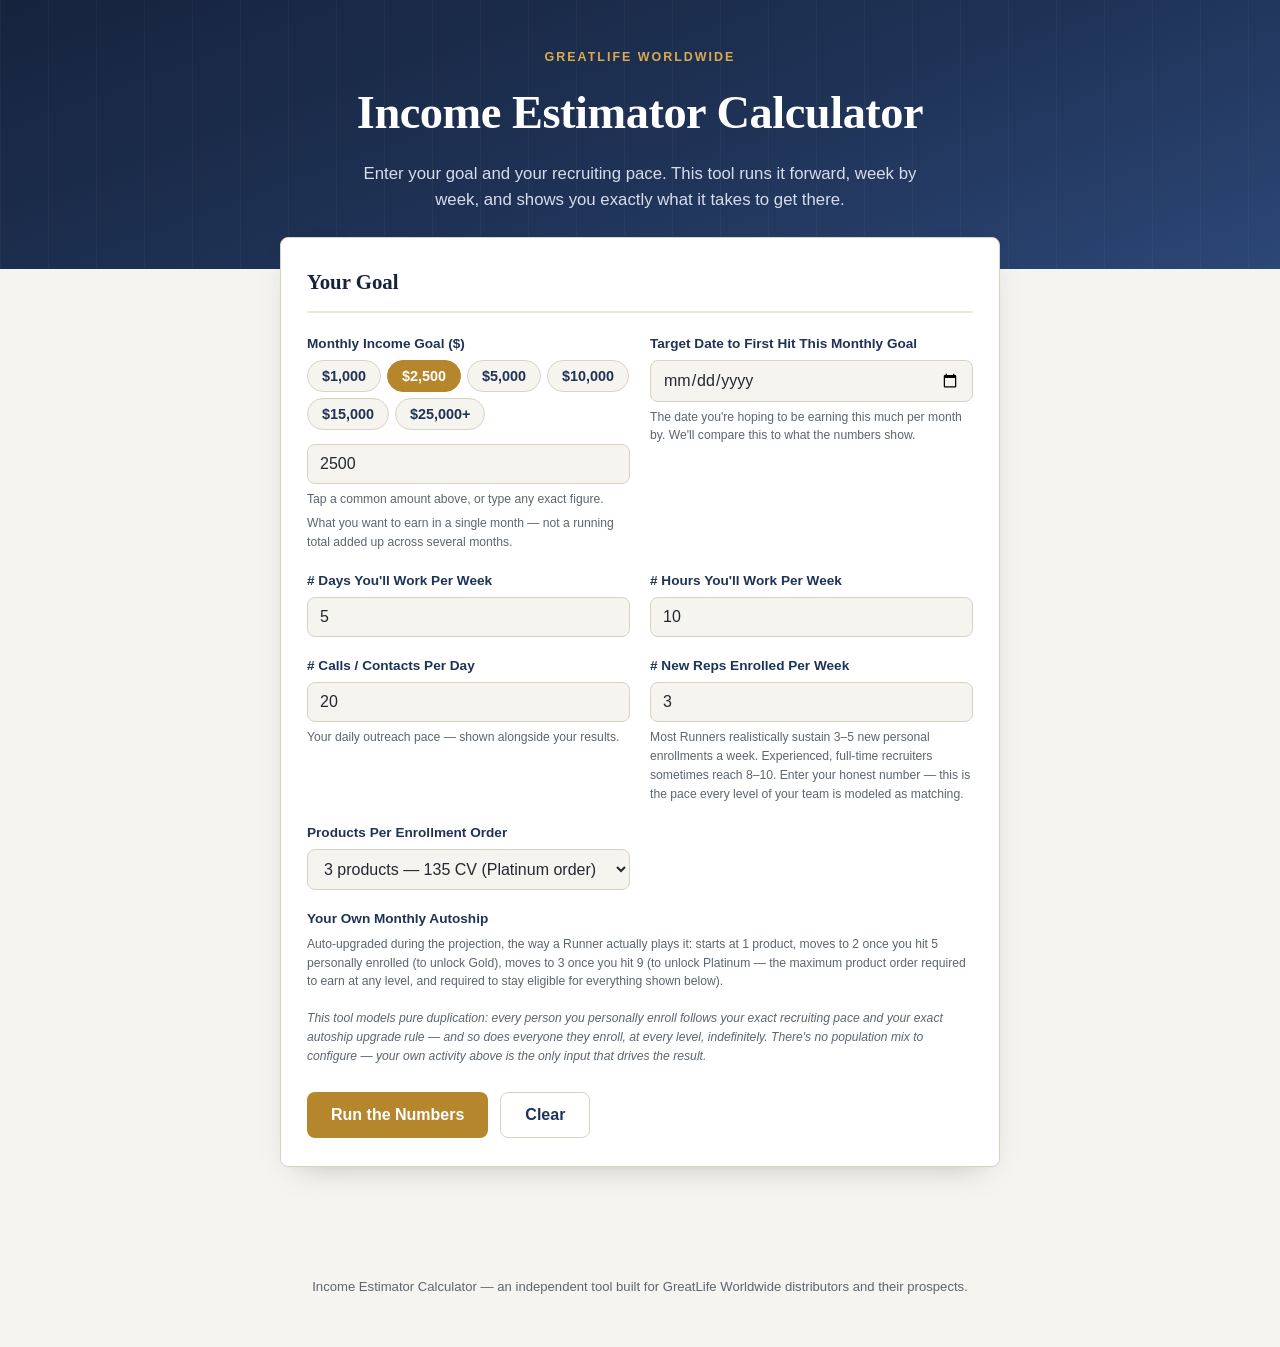
==== index.html @ af6f46df "Add files via upload" ====
<!DOCTYPE html>
<html lang="en">
<head>
<meta charset="UTF-8">
<meta name="viewport" content="width=device-width, initial-scale=1.0">
<title>Income Estimator Calculator | GreatLife Worldwide</title>
<meta name="description" content="See day by day what it takes to hit your GreatLife income goal — built for sponsors and prospects to run together.">
<style>
  :root {
    --navy-900: #16233d;
    --navy-800: #1f3357;
    --navy-700: #2c4676;
    --paper: #f6f4ef;
    --paper-dim: #ece8de;
    --brass: #b6862c;
    --brass-light: #d9ab4e;
    --ink: #23282f;
    --ink-dim: #5c6570;
    --line: #d8d2c2;
    --good: #3a6b4c;
    --good-light: #e7efe9;
    --warn: #a2432b;
    --warn-light: #f6e9e4;
    --radius: 8px;
    --font-display: "Roboto Slab", Georgia, serif;
    --font-body: "Inter", -apple-system, BlinkMacSystemFont, "Segoe UI", sans-serif;
    --font-num: "Roboto Slab", Georgia, serif;
  }

  * { box-sizing: border-box; }

  html, body {
    margin: 0; padding: 0;
    background: var(--paper);
    color: var(--ink);
    font-family: var(--font-body);
    font-size: 16px;
    line-height: 1.55;
  }

  h1, h2, h3 { font-family: var(--font-display); color: var(--navy-900); margin: 0 0 0.4em; font-weight: 700; }

  a { color: var(--navy-700); }

  /* ---- Hero ---- */
  .hero {
    background: linear-gradient(160deg, var(--navy-900) 0%, var(--navy-800) 55%, var(--navy-700) 100%);
    color: var(--paper);
    padding: 48px 24px 56px;
    text-align: center;
    position: relative;
    overflow: hidden;
  }
  .hero::after {
    content: "";
    position: absolute;
    inset: 0;
    background: repeating-linear-gradient(
      90deg, rgba(214,177,109,0.05) 0, rgba(214,177,109,0.05) 1px,
      transparent 1px, transparent 48px
    );
    pointer-events: none;
  }
  .hero .eyebrow {
    font-size: 0.78rem;
    letter-spacing: 0.16em;
    text-transform: uppercase;
    color: var(--brass-light);
    margin-bottom: 10px;
    font-weight: 600;
  }
  .hero h1 {
    color: #fff;
    font-size: clamp(1.9rem, 4.5vw, 2.9rem);
    margin-bottom: 12px;
    letter-spacing: -0.01em;
  }
  .hero p {
    max-width: 560px;
    margin: 0 auto;
    color: #d7ddea;
    font-size: 1.05rem;
  }

  /* ---- Shell ---- */
  .page { max-width: 760px; margin: 0 auto; padding: 0 20px 80px; }

  .card {
    background: #fff;
    border: 1px solid var(--line);
    border-radius: var(--radius);
    padding: 28px 26px;
    margin-top: -32px;
    position: relative;
    z-index: 2;
    box-shadow: 0 12px 32px -18px rgba(22,35,61,0.35);
  }

  .card h2 {
    font-size: 1.3rem;
    border-bottom: 2px solid var(--paper-dim);
    padding-bottom: 12px;
    margin-bottom: 20px;
  }

  .field-grid {
    display: grid;
    grid-template-columns: 1fr 1fr;
    gap: 18px 20px;
  }
  @media (max-width: 560px) { .field-grid { grid-template-columns: 1fr; } }

  .field { display: flex; flex-direction: column; gap: 6px; }
  .field.span-2 { grid-column: 1 / -1; }

  .field label {
    font-size: 0.85rem;
    font-weight: 600;
    color: var(--navy-800);
  }
  .field .hint {
    font-size: 0.76rem;
    color: var(--ink-dim);
    font-weight: 400;
  }

  input[type="number"], input[type="date"], select {
    font-family: var(--font-body);
    font-size: 1rem;
    padding: 10px 12px;
    border: 1.5px solid var(--line);
    border-radius: var(--radius);
    background: var(--paper);
    color: var(--ink);
  }
  input:focus, select:focus {
    outline: 3px solid rgba(182,134,44,0.35);
    outline-offset: 1px;
    border-color: var(--brass);
  }

  .btn-row { display: flex; gap: 12px; margin-top: 26px; flex-wrap: wrap; }

  .btn {
    font-family: var(--font-body);
    font-weight: 700;
    font-size: 1rem;
    padding: 13px 24px;
    border-radius: var(--radius);
    border: none;
    cursor: pointer;
  }
  .btn-primary { background: var(--brass); color: #fff; }
  .btn-primary:hover { background: var(--brass-light); }
  .btn-secondary { background: transparent; color: var(--navy-800); border: 1.5px solid var(--line); }
  .btn-secondary:hover { border-color: var(--navy-700); }

  .goal-chip {
    font-family: var(--font-body);
    font-weight: 600;
    font-size: 0.9rem;
    padding: 7px 14px;
    border-radius: 999px;
    border: 1.5px solid var(--line);
    background: var(--paper);
    color: var(--navy-800);
    cursor: pointer;
  }
  .goal-chip:hover { border-color: var(--brass); }
  .goal-chip.active { background: var(--brass); border-color: var(--brass); color: #fff; }

  /* ---- Results ---- */
  #results { display: none; margin-top: 28px; }
  #results.reached .result-banner { background: var(--good-light); border-color: var(--good); }
  #results.not-reached .result-banner { background: var(--warn-light); border-color: var(--warn); }

  .result-banner {
    border: 1.5px solid var(--line);
    border-radius: var(--radius);
    padding: 22px 24px;
    text-align: center;
    margin-bottom: 20px;
  }
  .result-banner .headline {
    font-family: var(--font-display);
    font-size: 1.5rem;
    color: var(--navy-900);
    margin-bottom: 4px;
  }
  .result-banner .sub { color: var(--ink-dim); font-size: 0.92rem; }

  .stat-grid {
    display: grid;
    grid-template-columns: repeat(3, 1fr);
    gap: 14px;
    margin-bottom: 20px;
  }
  @media (max-width: 560px) { .stat-grid { grid-template-columns: 1fr 1fr; } }

  .stat {
    background: var(--paper);
    border: 1px solid var(--line);
    border-radius: var(--radius);
    padding: 14px 12px;
    text-align: center;
  }
  .stat .num {
    font-family: var(--font-num);
    font-size: 1.5rem;
    font-weight: 700;
    color: var(--navy-900);
    display: block;
  }
  .stat .lbl {
    font-size: 0.72rem;
    text-transform: uppercase;
    letter-spacing: 0.05em;
    color: var(--ink-dim);
  }

  .breakdown { border: 1px solid var(--line); border-radius: var(--radius); overflow: hidden; margin-bottom: 20px; }
  .breakdown-row {
    display: flex; justify-content: space-between; align-items: center;
    padding: 12px 16px; border-bottom: 1px solid var(--line); font-size: 0.95rem;
  }
  .breakdown-row:last-child { border-bottom: none; background: var(--paper-dim); font-weight: 700; }
  .breakdown-row .amt { font-family: var(--font-num); font-weight: 700; color: var(--navy-800); }
  .breakdown-row:last-child .amt { color: var(--navy-900); font-size: 1.05rem; }

  .month-row {
    display: flex; justify-content: space-between; align-items: center; gap: 10px;
    padding: 12px 16px; border-bottom: 1px solid var(--line); font-size: 0.9rem;
  }
  .month-row:last-child { border-bottom: none; }
  .month-row .m-label { font-weight: 700; color: var(--navy-800); min-width: 78px; }
  .month-row .m-detail { color: var(--ink-dim); font-size: 0.85rem; flex: 1; }
  .month-row .m-amt { font-family: var(--font-num); font-weight: 700; text-align: right; }
  .month-row.reached .m-amt { color: var(--good); }
  .month-row.not-reached .m-amt { color: var(--warn); }
  .month-row .m-status {
    font-size: 0.72rem; font-weight: 700; text-transform: uppercase; letter-spacing: 0.04em;
    padding: 3px 8px; border-radius: 999px; white-space: nowrap;
  }
  .month-row.reached .m-status { background: var(--good-light); color: var(--good); }
  .month-row.not-reached .m-status { background: var(--warn-light); color: var(--warn); }

  .adjust-box {
    background: var(--warn-light);
    border: 1px solid var(--warn);
    border-radius: var(--radius);
    padding: 16px 18px;
    font-size: 0.92rem;
    margin-bottom: 20px;
  }
  .adjust-box h3 { font-size: 0.95rem; color: var(--warn); margin-bottom: 8px; }
  .adjust-box ul { margin: 0; padding-left: 20px; }
  .adjust-box li { margin-bottom: 4px; }

  .disclaimer {
    font-size: 0.78rem;
    color: var(--ink-dim);
    border-top: 1px solid var(--line);
    padding-top: 16px;
    margin-top: 8px;
  }

  footer.site {
    text-align: center;
    padding: 30px 20px 50px;
    color: var(--ink-dim);
    font-size: 0.82rem;
  }

  /* ---- Simulation ticker (signature moment) ---- */
  #ticker {
    display: none;
    text-align: center;
    padding: 30px 10px;
  }
  #ticker .day-count {
    font-family: var(--font-num);
    font-size: 2.6rem;
    font-weight: 700;
    color: var(--navy-900);
  }
  #ticker .day-lbl { font-size: 0.85rem; color: var(--ink-dim); text-transform: uppercase; letter-spacing: 0.08em; }
  #ticker .mini-stats { display: flex; justify-content: center; gap: 26px; margin-top: 14px; font-size: 0.88rem; color: var(--ink-dim); }
  #ticker .mini-stats b { color: var(--navy-800); font-family: var(--font-num); }

  @media (prefers-reduced-motion: reduce) {
    #ticker { display: none !important; }
  }

  /* ---- Print ---- */
  @media print {
    .hero::after { display: none; }
    .no-print { display: none !important; }
    body { background: #fff; }
    .card { box-shadow: none; border: none; margin-top: 0; }
    #results { display: block !important; }
    #ticker { display: none !important; }
    #goalForm { display: none !important; }
  }
</style>
<body>

<div class="hero">
  <div class="eyebrow">GreatLife Worldwide</div>
  <h1>Income Estimator Calculator</h1>
  <p>Enter your goal and your recruiting pace. This tool runs it forward, week by week, and shows you exactly what it takes to get there.</p>
</div>

<div class="page">
  <div class="card no-print">
    <h2>Your Goal</h2>
    <form id="goalForm">
      <div class="field-grid">
        <div class="field">
          <label for="goalDollars">Monthly Income Goal ($)</label>
          <div class="goal-chip-row" id="goalChipRow" style="display:flex; flex-wrap:wrap; gap:6px; margin-bottom:8px;">
          </div>
          <input type="number" id="goalDollars" min="1" step="1" value="2500" required>
          <span class="hint">Tap a common amount above, or type any exact figure.</span>
          <span class="hint">What you want to earn in a single month — not a running total added up across several months.</span>
        </div>
        <div class="field">
          <label for="goalDate">Target Date to First Hit This Monthly Goal</label>
          <input type="date" id="goalDate">
          <span class="hint">The date you're hoping to be earning this much per month by. We'll compare this to what the numbers show.</span>
        </div>
        <div class="field">
          <label for="daysPerWeek"># Days You'll Work Per Week</label>
          <input type="number" id="daysPerWeek" min="1" max="7" step="1" value="5" required>
        </div>
        <div class="field">
          <label for="hoursPerWeek"># Hours You'll Work Per Week</label>
          <input type="number" id="hoursPerWeek" min="0.5" step="0.5" value="10" required>
        </div>
        <div class="field">
          <label for="callsPerDay"># Calls / Contacts Per Day</label>
          <input type="number" id="callsPerDay" min="0" step="1" value="20">
          <span class="hint">Your daily outreach pace — shown alongside your results.</span>
        </div>
        <div class="field">
          <label for="newRepsPerWeek"># New Reps Enrolled Per Week</label>
          <input type="number" id="newRepsPerWeek" min="1" step="1" value="3" required>
          <span class="hint">Most Runners realistically sustain 3–5 new personal enrollments a week. Experienced, full-time recruiters sometimes reach 8–10. Enter your honest number — this is the pace every level of your team is modeled as matching.</span>
        </div>
        <div class="field">
          <label for="productsOnSignup">Products Per Enrollment Order</label>
          <select id="productsOnSignup">
            <option value="1">1 product — 45 CV (Silver order)</option>
            <option value="2">2 products — 90 CV (Gold order)</option>
            <option value="3" selected>3 products — 135 CV (Platinum order)</option>
          </select>
        </div>
        <div class="field span-2">
          <label>Your Own Monthly Autoship</label>
          <span class="hint">Auto-upgraded during the projection, the way a Runner actually plays it: starts at 1 product, moves to 2 once you hit 5 personally enrolled (to unlock Gold), moves to 3 once you hit 9 (to unlock Platinum — the maximum product order required to earn at any level, and required to stay eligible for everything shown below).</span>
        </div>
      </div>

      <div class="field-grid" style="margin-top:18px;">
        <div class="field span-2">
          <div class="hint" style="font-style:italic;">This tool models pure duplication: every person you personally enroll follows your exact recruiting pace and your exact autoship upgrade rule — and so does everyone they enroll, at every level, indefinitely. There's no population mix to configure — your own activity above is the only input that drives the result.</div>
        </div>
      </div>

      <div class="btn-row">
        <button type="submit" class="btn btn-primary" id="runBtn">Run the Numbers</button>
        <button type="button" class="btn btn-secondary" id="clearBtn">Clear</button>
      </div>
    </form>
  </div>

  <div id="ticker" aria-live="polite">
    <div class="day-lbl">Simulating week by week…</div>
    <div class="day-count" id="tickDay">1</div>
    <div class="mini-stats">
      <span>Personal reps: <b id="tickReps">0</b></span>
      <span>Team: <b id="tickTeam">0</b></span>
      <span>Earned: <b id="tickTotal">$0</b></span>
    </div>
  </div>

  <div id="results">
    <div class="result-banner">
      <div class="headline" id="resultHeadline"></div>
      <div class="sub" id="resultSub"></div>
      <div class="sub" id="methodNote" style="display:none; margin-top:6px; font-style:italic;"></div>
    </div>

    <div class="stat-grid">
      <div class="stat"><span class="num" id="statReps">0</span><span class="lbl">Personal Reps</span></div>
      <div class="stat"><span class="num" id="statTeam">0</span><span class="lbl">Total Team</span></div>
      <div class="stat"><span class="num" id="statVolume">0</span><span class="lbl">Team Volume (CV)</span></div>
    </div>

    <div class="breakdown" id="yourRankBox" style="margin-top:-8px;">
      <div class="breakdown-row" style="background:var(--paper-dim); font-weight:700;">
        <span>Your Rank &amp; Autoship</span><span></span>
      </div>
      <div class="breakdown-row"><span id="yourRankLine"></span></div>
      <div class="breakdown-row"><span id="requiredAutoshipLine"></span></div>
    </div>

    <div class="breakdown" id="breakdown"></div>

    <div class="breakdown" id="platinumBox" style="display:none; margin-top:-8px;">
      <div class="breakdown-row" style="background:var(--paper-dim); font-weight:700;">
        <span>Leadership Pipeline (Your Downline)</span><span></span>
      </div>
      <div class="breakdown-row"><span>Personally-Enrolled Reps Now Platinum-Qualified</span><span class="amt" id="platinumCount">0</span></div>
      <div class="breakdown-row"><span id="diamondLine"></span></div>
      <div class="breakdown-row"><span id="intlDiamondLine"></span></div>
      <div class="breakdown-row" id="teamworkNoteRow" style="display:none;">
        <span id="teamworkNote" style="font-style:italic;"></span>
      </div>
    </div>

    <div class="breakdown" id="weeklyProgressBox" style="margin-top:-8px;">
      <div class="breakdown-row" style="background:var(--paper-dim); font-weight:700;">
        <span>Week-by-Week Progress</span><span></span>
      </div>
      <div id="weeklyProgressContent"></div>
    </div>

    <div class="adjust-box no-print" id="adjustBox" style="display:none;">
      <h3>Not there yet within 6 months — what to adjust</h3>
      <ul id="adjustList"></ul>
    </div>

    <div class="btn-row no-print">
      <button type="button" class="btn btn-secondary" id="printBtn">Print / Save Results</button>
    </div>

    <div class="disclaimer">
      <strong>This is a projection tool, not an income guarantee.</strong> Your goal is evaluated as a MONTHLY income figure — at each simulated week, that week's current earning rate (not a running total added up over time) is what's checked against your goal, matching how the compensation plan actually resets and pays out each month. The simulation checks every single week rather than only checking once a month, so it reports the earliest, smallest crossing point rather than a number that's already grown further by the next full month. This projection tries for a result within 3 months, and runs as long as 6 months if needed before stopping. This tool models pure duplication: every person you personally enroll follows your own exact recruiting pace and autoship upgrade rule, and so does everyone they enroll, at every level, indefinitely — there is no manually-configured population mix. Growth compounds weekly rather than daily, with new recruits beginning their own recruiting the week after they join, which keeps the pace realistic rather than compounding within the same week. Because Coded Bonus pays to unlimited depth with no generational cap, results can grow very large the further out a goal is reached — that's a real, accurate feature of the compensation plan's design, not a flaw in this tool. Matrix Pay's own paying volume is capped at 32,765 positions, the real ceiling of the company's 2x14 matrix — your actual Team size and Team Volume are not capped there, since a downline can and does grow beyond the 14 levels Matrix Pay itself pays on. This tool models only your own personal activity and the activity of your personally-enrolled downline — it does not model spillover volume from upline sponsoring efforts anywhere, since company-wide spillover can't be predicted for an individual projection. No income claims or guarantees are made or implied. Please refer to the official GreatLife Compensation Plan for complete details.
    </div>
  </div>
</div>

<footer class="site no-print">
  Income Estimator Calculator — an independent tool built for GreatLife Worldwide distributors and their prospects.
</footer>

<script>
// ============================================================
// Simulation engine — PURE DUPLICATION MODEL
// ============================================================
// Every person the Runner personally enrolls follows the Runner's own
// exact recruiting pace (days/week, reps/week) and own exact autoship
// auto-upgrade rule, and so does everyone THEY enroll, at every depth,
// indefinitely. There are no manually-configured population segments —
// growth, rank, and Coded Bonus leg qualification all emerge from one
// consistent rule applied uniformly across the whole downline.
//
// MATH NOTE: because every individual (Runner or any downline member)
// follows an identical recruiting pattern from their own day of joining,
// team growth is "self-similar" — a subtree that has been growing for d
// days looks statistically identical whether it's the Runner's whole
// organization or one small leg. That lets the engine compute every
// figure (headcount, product volume, eligible-leg volume) using a small
// set of arrays indexed by ELAPSED DAYS rather than simulating each
// person individually, which would be computationally impossible once
// a downline reaches thousands of people.

function isWorkingDay(t, daysPerWeek) { return (t % 7) < daysPerWeek; }

// Runner's own product/autoship level, based on Runner's OWN personal
// (direct) recruit count. Same rule applies to every individual in the
// downline, evaluated against THEIR OWN personal recruit count.
function runnerAutoshipAt(personalCount) {
  if (personalCount >= 9) return 3;
  if (personalCount >= 5) return 2;
  return 1;
}

// Coded Bonus per-product rate, gated by the RUNNER'S OWN rank (own
// personal recruit count). $2 Silver / $4 Gold (stacked) / $6 Platinum
// (stacked). Not yet ranked below 3 personal recruits.
function codedBonusRate(personalCount) {
  if (personalCount >= 9) return 6;
  if (personalCount >= 5) return 4;
  if (personalCount >= 3) return 2;
  return 0;
}
function codedBonusRankLabel(personalCount) {
  if (personalCount >= 9) return 'Platinum';
  if (personalCount >= 5) return 'Gold';
  if (personalCount >= 3) return 'Silver';
  return null;
}

// Matrix Pay per-product rate, based on the RUNNER'S OWN autoship level.
function matrixRateForLevel(autoshipLevel) {
  if (autoshipLevel >= 3) return 4;
  if (autoshipLevel >= 2) return 2;
  return 1;
}

// Matrix level-access band, gated by BOTH the Runner's own autoship level
// AND the Runner's own count of active (45CV+) personally-sponsored people.
// Levels 1-7: 1-product autoship, no sponsor count required.
// Levels 8-10: 2-product autoship + 2 personally-sponsored active.
// Levels 11-14: 3-product autoship + 5 personally-sponsored active.
const MATRIX_MAX_POSITIONS = 32765; // company-documented 2x14 matrix ceiling
function matrixLevelAccess(autoshipLevel, personalCount) {
  if (autoshipLevel >= 3 && personalCount >= 5) return { levels: 14 };
  if (autoshipLevel >= 2 && personalCount >= 2) return { levels: 10 };
  return { levels: 7 };
}

// Lifestyle Bonus GPV tiers (Group Product Volume, in CV).
const LIFESTYLE_TIERS = [
  { cv: 1000000, bonus: 15000 },
  { cv: 750000, bonus: 10000 },
  { cv: 400000, bonus: 6000 },
  { cv: 200000, bonus: 3000 },
  { cv: 100000, bonus: 1500 },
  { cv: 40000, bonus: 1000 },
  { cv: 20000, bonus: 600 },
  { cv: 10000, bonus: 400 },
  { cv: 5000, bonus: 300 },
  { cv: 2500, bonus: 200 },
];
function lifestyleBonusForGPV(gpv) {
  for (const tier of LIFESTYLE_TIERS) {
    if (gpv >= tier.cv) return tier.bonus;
  }
  return 0;
}

const CV_PER_PRODUCT = 45;

function simulate({
  goalDollars,
  daysPerWeek,
  newRepsPerWeek,
  productsOnSignup,
  softCapMonths = 3,
  hardCapMonths = 6,
}) {
  // Time runs in WEEKS, not days. A new recruit spends their first week
  // getting oriented and starts actively recruiting on their own behalf the
  // FOLLOWING week, at the same weekly pace the Runner entered. Compounding
  // once per week (rather than every working day) keeps the growth curve
  // matching a believable duplication pace instead of a same-week explosion.
  // 1 month = 4 weeks for this simulation.
  const weeksPerMonth = 4;
  const maxT = hardCapMonths * weeksPerMonth; // maxT is now in WEEKS
  const qPerWeek = Math.max(0, newRepsPerWeek);

  // Q[t]: Runner's own CUMULATIVE personal (direct) recruit count — linear,
  // identical function used for every individual's own trajectory, evaluated
  // at their own elapsed active weeks.
  const Q = new Array(maxT + 1).fill(0);
  for (let t = 1; t <= maxT; t++) Q[t] = Q[t - 1] + qPerWeek;

  // G[t]: whole-organization headcount growth factor, Runner counted as the
  // single seed (G[0] = 1). Each week, every person who was already active
  // as of LAST week enrolls qPerWeek new people on average — new members
  // begin recruiting starting the FOLLOWING week. This produces the
  // exponential "duplication" curve at a realistic weekly cadence.
  const G = new Array(maxT + 1).fill(1);
  for (let t = 1; t <= maxT; t++) {
    G[t] = G[t - 1] * (1 + qPerWeek);
  }
  // newAdds[t]: org-wide new members added exactly in week t (any generation)
  const newAdds = new Array(maxT + 1).fill(0);
  for (let t = 1; t <= maxT; t++) newAdds[t] = G[t] - G[t - 1];
  newAdds[0] = 1; // the Runner, as the org's own "week 0" seed

  // ownOrder[d]: current autoship product count for ANY individual who has
  // been active for d days (identical trajectory for everyone, since
  // everyone shares the Runner's exact pace).
  const ownOrder = new Array(maxT + 1).fill(0);
  for (let d = 0; d <= maxT; d++) ownOrder[d] = runnerAutoshipAt(Q[d]);

  // SV[d]: org-wide (or any self-similar subtree's) CURRENT recurring
  // product-order volume, snapshotted at d elapsed days — i.e. everyone in
  // the tree, ordering whatever their own current autoship level is.
  // SV[T] (T = absolute day) IS the whole organization's volume, since the
  // Runner's own tree has been growing since day 0. The same array is reused
  // to get the volume of any individual LEG, since a leg that has been
  // growing for `elapsed` days is statistically identical to the whole org
  // at day `elapsed` — this is the "self-similarity" shortcut.
  const SV = new Array(maxT + 1).fill(0);
  for (let d = 0; d <= maxT; d++) {
    let sum = 0;
    for (let u = 0; u <= d; u++) sum += newAdds[u] * ownOrder[d - u];
    SV[d] = sum;
  }

  // Coded Bonus legs start at the Runner's 3rd personally-enrolled member.
  // eligibleDirect[s]: the portion of the Runner's OWN direct enrollments on
  // day s whose ordinal position is 3rd or beyond (continuous approximation,
  // since reps/week can be fractional across working days).
  const eligibleDirect = new Array(maxT + 1).fill(0);
  for (let s = 1; s <= maxT; s++) {
    const excludedBefore = Math.min(Q[s - 1], 2);
    const excludedAfter = Math.min(Q[s], 2);
    const excludedThisWeek = Math.max(0, excludedAfter - excludedBefore);
    eligibleDirect[s] = Math.max(0, qPerWeek - excludedThisWeek);
  }

  // CodedEligibleVolume[T]: current recurring volume (org-wide autoship
  // reorders) flowing through eligible (3rd+) legs only, snapshotted at day T.
  // CodedEligibleHeadcount[T]: cumulative headcount within eligible legs,
  // snapshotted at day T (used to isolate NEW enrollments within eligible
  // legs for the weekly, enrollment-triggered stream).
  const CodedEligibleVolume = new Array(maxT + 1).fill(0);
  const CodedEligibleHeadcount = new Array(maxT + 1).fill(0);
  for (let T = 0; T <= maxT; T++) {
    let volSum = 0, headSum = 0;
    for (let s = 1; s <= T; s++) {
      if (eligibleDirect[s] === 0) continue;
      volSum += eligibleDirect[s] * SV[T - s];
      headSum += eligibleDirect[s] * G[T - s];
    }
    CodedEligibleVolume[T] = volSum;
    CodedEligibleHeadcount[T] = headSum;
  }

  // Day on which the Runner's OWN personal count first reaches 9 (Platinum) —
  // used to find how many of the Runner's direct legs have themselves
  // reached Platinum on their own (same Q curve, shifted by their join day).
  let platinumElapsedDays = null;
  for (let d = 0; d <= maxT; d++) {
    if (Q[d] >= 9) { platinumElapsedDays = d; break; }
  }

  const months = [];
  let reached = false;
  let reachedMonth = null;
  let reachedWeek = null;

  // Week-by-week checking: evaluate EVERY week (not just 4-week month marks),
  // using a rolling 4-week trailing window for "this month's" flow-based
  // figures (new enrollments, new eligible-leg volume). Recurring/snapshot
  // figures (Coded reorder volume, Matrix, Lifestyle GPV) are true point-in-
  // time snapshots regardless of which week they're sampled at. This finds
  // the EARLIEST week the goal is crossed, rather than only finding out
  // after a full month has already passed and the number has grown further.
  for (let T = 1; T <= maxT; T++) {
    const Tprev = Math.max(0, T - weeksPerMonth);

    const personalEnrolled = Q[T];
    const runnerAutoship = runnerAutoshipAt(personalEnrolled);
    const rankLabel = codedBonusRankLabel(personalEnrolled);
    const rate = codedBonusRate(personalEnrolled);

    // Fast Start Bonus: paid to the Runner on every product in THEIR OWN
    // direct enrollment orders within the trailing 4-week window.
    const newDirectThisWindow = Q[T] - Q[Tprev];
    const monthFastStart = 20 * productsOnSignup * newDirectThisWindow;

    // Weekly Coded Bonus: paid on NEW enrollment-order volume appearing
    // within eligible (3rd+) legs during the trailing 4-week window.
    const newEligibleHeadThisWindow = CodedEligibleHeadcount[T] - CodedEligibleHeadcount[Tprev];
    const monthWeeklyCoded = rate * productsOnSignup * newEligibleHeadThisWindow;

    // Monthly Coded Bonus: current recurring autoship volume snapshot,
    // flowing through eligible legs, AS OF this week.
    const monthMonthlyCoded = rate * CodedEligibleVolume[T];

    const monthCoded = monthWeeklyCoded + monthMonthlyCoded;

    // Matrix Pay: Runner's own rate applied to current org-wide recurring
    // volume snapshot, capped at the real matrix position ceiling.
    const access = matrixLevelAccess(runnerAutoship, personalEnrolled);
    const matrixRate = matrixRateForLevel(runnerAutoship);
    const orgHeadcount = G[T] - 1;
    const cappedVolume = orgHeadcount > MATRIX_MAX_POSITIONS
      ? SV[T] * (MATRIX_MAX_POSITIONS / orgHeadcount)
      : SV[T];
    const matrixPay = matrixRate * cappedVolume;

    // Lifestyle Bonus: current GPV snapshot, AS OF this week.
    const teamVolumeCV = SV[T] * CV_PER_PRODUCT;
    const lifestyleQualified = runnerAutoship >= 3 && personalEnrolled >= 9;
    const lifestyleBonus = lifestyleQualified ? lifestyleBonusForGPV(teamVolumeCV) : 0;

    const monthlyEarned = monthFastStart + monthCoded + matrixPay + lifestyleBonus;
    const monthlyGoal = goalDollars;
    const weekReached = monthlyEarned >= monthlyGoal;

    const platinumQualifiedPersonals = (platinumElapsedDays !== null && T >= platinumElapsedDays)
      ? Q[T - platinumElapsedDays]
      : 0;

    // Team size itself is NOT capped at 32,765 — that ceiling applies only
    // to Matrix Pay's own 14-level paying structure (see cappedVolume above).
    // A Runner's actual downline (Team size, Team Volume, Coded Bonus) is
    // legitimately unlimited-depth by design.
    const teamMembers = orgHeadcount;
    const monthNum = Math.ceil(T / weeksPerMonth);

    months.push({
      weekNum: T,
      monthNum,
      personalEnrolled,
      runnerAutoship,
      rank: rankLabel,
      teamMembers,
      teamVolume: teamVolumeCV,
      monthFastStart,
      monthCoded,
      matrixPay,
      lifestyleBonus,
      monthlyEarned,
      monthlyGoal,
      reached: weekReached,
      platinumQualifiedPersonals,
      matrixLevels: access.levels,
    });

    if (weekReached && !reached) {
      reached = true;
      reachedWeek = T;
      reachedMonth = monthNum;
      break;
    }
  }

  return {
    reached,
    reachedMonth,
    reachedWeek,
    months,
    finalMonth: months[months.length - 1] || null,
  };
}


// ============================================================
// UI wiring
// ============================================================
const fmtMoney = (n) => '$' + Math.round(n).toLocaleString();
const fmtNum = (n) => Math.round(n).toLocaleString();

const form = document.getElementById('goalForm');
const resultsEl = document.getElementById('results');
const tickerEl = document.getElementById('ticker');
const prefersReducedMotion = (typeof window.matchMedia === 'function')
  ? window.matchMedia('(prefers-reduced-motion: reduce)').matches
  : false;

let activeTickerInterval = null;

const goalInput = document.getElementById('goalDollars');
const goalPresets = [1000, 2500, 5000, 10000, 15000, 25000];
const goalChipRow = document.getElementById('goalChipRow');
goalPresets.forEach((amt) => {
  const chip = document.createElement('button');
  chip.type = 'button';
  chip.className = 'goal-chip';
  chip.textContent = amt >= 25000 ? '$25,000+' : ('$' + amt.toLocaleString());
  chip.addEventListener('click', () => {
    goalInput.value = amt;
    syncGoalChips();
  });
  goalChipRow.appendChild(chip);
});
function syncGoalChips() {
  const current = parseFloat(goalInput.value);
  goalChipRow.querySelectorAll('.goal-chip').forEach((chip, i) => {
    chip.classList.toggle('active', current === goalPresets[i]);
  });
}
goalInput.addEventListener('input', syncGoalChips);
syncGoalChips();

document.getElementById('clearBtn').addEventListener('click', () => {
  if (activeTickerInterval) {
    clearInterval(activeTickerInterval);
    activeTickerInterval = null;
  }
  tickerEl.style.display = 'none';

  form.querySelectorAll('input[type="number"], input[type="date"]').forEach((el) => { el.value = ''; });
  form.querySelectorAll('select').forEach((el) => { el.selectedIndex = 0; });
  syncGoalChips();

  resultsEl.style.display = 'none';
  resultsEl.classList.remove('reached', 'not-reached');
  document.getElementById('resultHeadline').textContent = '';
  document.getElementById('resultSub').textContent = '';
  document.getElementById('statReps').textContent = '0';
  document.getElementById('statTeam').textContent = '0';
  document.getElementById('statVolume').textContent = '0';
  document.getElementById('breakdown').innerHTML = '';
  document.getElementById('platinumBox').style.display = 'none';
  document.getElementById('yourRankLine').textContent = '';
  document.getElementById('requiredAutoshipLine').textContent = '';
  document.getElementById('adjustBox').style.display = 'none';

  document.getElementById('goalDollars').focus();
});

document.getElementById('printBtn').addEventListener('click', () => {
  if (resultsEl.style.display === 'none' || !document.getElementById('resultHeadline').textContent) {
    alert('Run the numbers first, then print — there are no results yet to print.');
    return;
  }
  window.print();
});

form.addEventListener('submit', function (e) {
  e.preventDefault();

  const goalDollars = parseFloat(document.getElementById('goalDollars').value) || 0;
  const goalDateVal = document.getElementById('goalDate').value;
  const daysPerWeek = parseInt(document.getElementById('daysPerWeek').value) || 1;
  const hoursPerWeek = parseFloat(document.getElementById('hoursPerWeek').value) || 0;
  const callsPerDay = parseInt(document.getElementById('callsPerDay').value) || 0;
  const newRepsPerWeek = Math.max(1, parseFloat(document.getElementById('newRepsPerWeek').value) || 1);
  const productsOnSignup = parseInt(document.getElementById('productsOnSignup').value);

  const result = simulate({ goalDollars, daysPerWeek, newRepsPerWeek, productsOnSignup, softCapMonths: 3, hardCapMonths: 6 });

  const entryDate = new Date();
  const weekDate = (weekNum) => new Date(entryDate.getTime() + weekNum * 7 * 86400000);

  const renderResults = () => {
    resultsEl.style.display = 'block';
    resultsEl.classList.remove('reached', 'not-reached');
    resultsEl.classList.add(result.reached ? 'reached' : 'not-reached');

    const headlineEl = document.getElementById('resultHeadline');
    const subEl = document.getElementById('resultSub');
    const adjustBox = document.getElementById('adjustBox');
    const adjustList = document.getElementById('adjustList');
    adjustBox.style.display = 'none';

    const finalWeek = result.finalMonth;
    const hitDate = result.reached ? weekDate(result.reachedWeek) : null;

    if (result.reached) {
      headlineEl.textContent = `Monthly goal reached — Week ${result.reachedWeek} (Month ${result.reachedMonth})`;
      let sub = `By ${hitDate.toLocaleDateString(undefined, { year: 'numeric', month: 'long', day: 'numeric' })}, your earning rate at that point reached ${fmtMoney(finalWeek.monthlyEarned)}/month against a ${fmtMoney(goalDollars)}/month goal.`;
      if (goalDateVal) {
        const targetDate = new Date(goalDateVal + 'T00:00:00');
        const diffDays = Math.round((targetDate - hitDate) / 86400000);
        if (diffDays > 0) sub += ` That's ${diffDays} day${diffDays === 1 ? '' : 's'} ahead of your target date.`;
        else if (diffDays < 0) sub += ` That's ${Math.abs(diffDays)} day${Math.abs(diffDays) === 1 ? '' : 's'} past your target date — consider more hours/days per week or a faster recruiting pace to close the gap.`;
        else sub += ` That's right on your target date.`;
      }
      if (result.reachedMonth > 3) {
        sub += ` This reflects GreatLife's Coded Bonus paying to unlimited depth — the further out a goal is reached, the larger the compounding effect becomes.`;
      }
      subEl.textContent = sub;
    } else {
      headlineEl.textContent = `Monthly goal not reached within 6 months`;
      subEl.textContent = `At this pace, the 6-month mark closed at ${fmtMoney(finalWeek.monthlyEarned)}/month against a ${fmtMoney(goalDollars)}/month goal. See adjustments below.`;
      adjustBox.style.display = 'block';
      adjustList.innerHTML = `
        <li>Increase # new reps enrolled per week</li>
        <li>Increase # days worked per week or # hours worked per week</li>
        <li>Increase products per enrollment order (Gold or Platinum builds Coded Bonus and Matrix rate faster)</li>
        <li>Extend the target date for this goal</li>
        <li>Lower the goal amount as a starting target, then re-run for a stretch goal once it's hit</li>
      `;
    }

    document.getElementById('statReps').textContent = fmtNum(finalWeek.personalEnrolled);
    document.getElementById('statTeam').textContent = fmtNum(finalWeek.teamMembers);
    document.getElementById('statVolume').textContent = fmtNum(finalWeek.teamVolume);

    const methodNote = document.getElementById('methodNote');
    methodNote.style.display = 'block';
    methodNote.textContent = `Modeled as pure duplication: every person you personally enroll follows your own exact recruiting pace and autoship upgrade rule, and so does everyone they enroll, at every level. Checked week by week, using each week's current earning rate.`;

    const yourRankLine = document.getElementById('yourRankLine');
    if (finalWeek.rank) {
      yourRankLine.textContent = `${finalWeek.rank} — ${fmtNum(finalWeek.personalEnrolled)} personally enrolled (pays through Matrix level ${finalWeek.matrixLevels})`;
    } else {
      yourRankLine.textContent = `Not yet rank-qualified — Silver needs 3+ personally enrolled.`;
    }

    const requiredAutoshipLine = document.getElementById('requiredAutoshipLine');
    const autoshipWord = finalWeek.runnerAutoship === 1 ? 'product' : 'products';
    requiredAutoshipLine.innerHTML = `<strong>Your Required Autoship at Goal:</strong> ${finalWeek.runnerAutoship} ${autoshipWord}/month — to qualify for this income, you must remain on this autoship level every month. Missing a month's autoship order means missing that month's commissions.`;

    const bd = document.getElementById('breakdown');
    bd.innerHTML = `
      <div class="breakdown-row"><span>Fast Start Bonus — this month</span><span class="amt">${fmtMoney(finalWeek.monthFastStart)}</span></div>
      <div class="breakdown-row"><span>Coded Bonus (Weekly + Monthly) — this month</span><span class="amt">${fmtMoney(finalWeek.monthCoded)}</span></div>
      <div class="breakdown-row"><span>Matrix Pay — this month</span><span class="amt">${fmtMoney(finalWeek.matrixPay)}</span></div>
      <div class="breakdown-row"><span>Lifestyle Bonus — this month</span><span class="amt">${fmtMoney(finalWeek.lifestyleBonus)}</span></div>
      <div class="breakdown-row"><span>Total Earned This Month</span><span class="amt">${fmtMoney(finalWeek.monthlyEarned)}</span></div>
    `;

    const platinumBox = document.getElementById('platinumBox');
    const pCount = finalWeek.platinumQualifiedPersonals;
    platinumBox.style.display = pCount > 0 ? 'block' : 'none';
    if (pCount > 0) {
      document.getElementById('platinumCount').textContent = fmtNum(pCount);

      const diamondLine = document.getElementById('diamondLine');
      if (pCount >= 12) {
        diamondLine.textContent = `Diamond qualified — ${fmtNum(pCount)} of 12 personally-enrolled Platinums`;
      } else {
        diamondLine.textContent = `${fmtNum(pCount)} of 12 personally-enrolled Platinums needed for Diamond`;
      }

      const intlLine = document.getElementById('intlDiamondLine');
      if (pCount >= 20) {
        intlLine.textContent = `International Diamond qualified — ${fmtNum(pCount)} of 20 personally-enrolled Platinums`;
      } else {
        intlLine.textContent = `${fmtNum(pCount)} of 20 personally-enrolled Platinums needed for International Diamond`;
      }

      // Reminder note: only shown while short of the NEXT unmet mark (Diamond
      // first, then Intl Diamond) — this count moves only by going in-depth
      // with your own personally-enrolled reps to help them each reach
      // Platinum themselves, not by growing total team/matrix size.
      const noteRow = document.getElementById('teamworkNoteRow');
      const noteEl = document.getElementById('teamworkNote');
      if (pCount < 12) {
        const needed = 12 - pCount;
        noteEl.textContent = `Note: You need to work with your personal team to help ${fmtNum(needed)} more of your personally-enrolled reps reach Platinum to hit Diamond. A reminder — Team Work Makes the Dream Work!`;
        noteRow.style.display = 'block';
      } else if (pCount < 20) {
        const needed = 20 - pCount;
        noteEl.textContent = `Note: You need to work with your personal team to help ${fmtNum(needed)} more of your personally-enrolled reps reach Platinum to hit International Diamond. A reminder — Team Work Makes the Dream Work!`;
        noteRow.style.display = 'block';
      } else {
        noteRow.style.display = 'none';
      }
    }

    // Week-by-week progress table — shown for every simulated week, goal
    // hit or not, so the trajectory (including the earliest crossing point) is visible.
    const progressContent = document.getElementById('weeklyProgressContent');
    progressContent.innerHTML = result.months.map((wk) => {
      const d = weekDate(wk.weekNum);
      const dateStr = d.toLocaleDateString(undefined, { year: 'numeric', month: 'short', day: 'numeric' });
      const rankStr = wk.rank || 'Not yet ranked';
      const rowClass = wk.reached ? 'reached' : 'not-reached';
      const statusStr = wk.reached ? 'Goal Reached' : 'Not Yet';
      return `
        <div class="month-row ${rowClass}">
          <span class="m-label">Week ${wk.weekNum}</span>
          <span class="m-detail">${dateStr} — ${rankStr}, ${fmtNum(wk.personalEnrolled)} personal enrolled, team ${fmtNum(wk.teamMembers)}</span>
          <span class="m-amt">${fmtMoney(wk.monthlyEarned)} / ${fmtMoney(wk.monthlyGoal)}</span>
          <span class="m-status">${statusStr}</span>
        </div>
      `;
    }).join('');

    if (typeof resultsEl.scrollIntoView === 'function') {
      resultsEl.scrollIntoView({ behavior: prefersReducedMotion ? 'auto' : 'smooth', block: 'start' });
    }
  };

  if (prefersReducedMotion || result.months.length < 2) {
    tickerEl.style.display = 'none';
    renderResults();
    return;
  }

  // Signature moment: quick week-by-week tick-up before revealing final numbers
  tickerEl.style.display = 'block';
  resultsEl.style.display = 'none';
  const steps = result.months;
  let i = 0;
  const tickDay = document.getElementById('tickDay');
  const tickReps = document.getElementById('tickReps');
  const tickTeam = document.getElementById('tickTeam');
  const tickTotal = document.getElementById('tickTotal');

  activeTickerInterval = setInterval(() => {
    if (i >= steps.length) {
      clearInterval(activeTickerInterval);
      activeTickerInterval = null;
      tickerEl.style.display = 'none';
      renderResults();
      return;
    }
    const s = steps[i];
    tickDay.textContent = 'Week ' + s.weekNum;
    tickReps.textContent = fmtNum(s.personalEnrolled);
    tickTeam.textContent = fmtNum(s.teamMembers);
    tickTotal.textContent = fmtMoney(s.monthlyEarned);
    i++;
  }, 220);
});

</script>

</body>
</html>
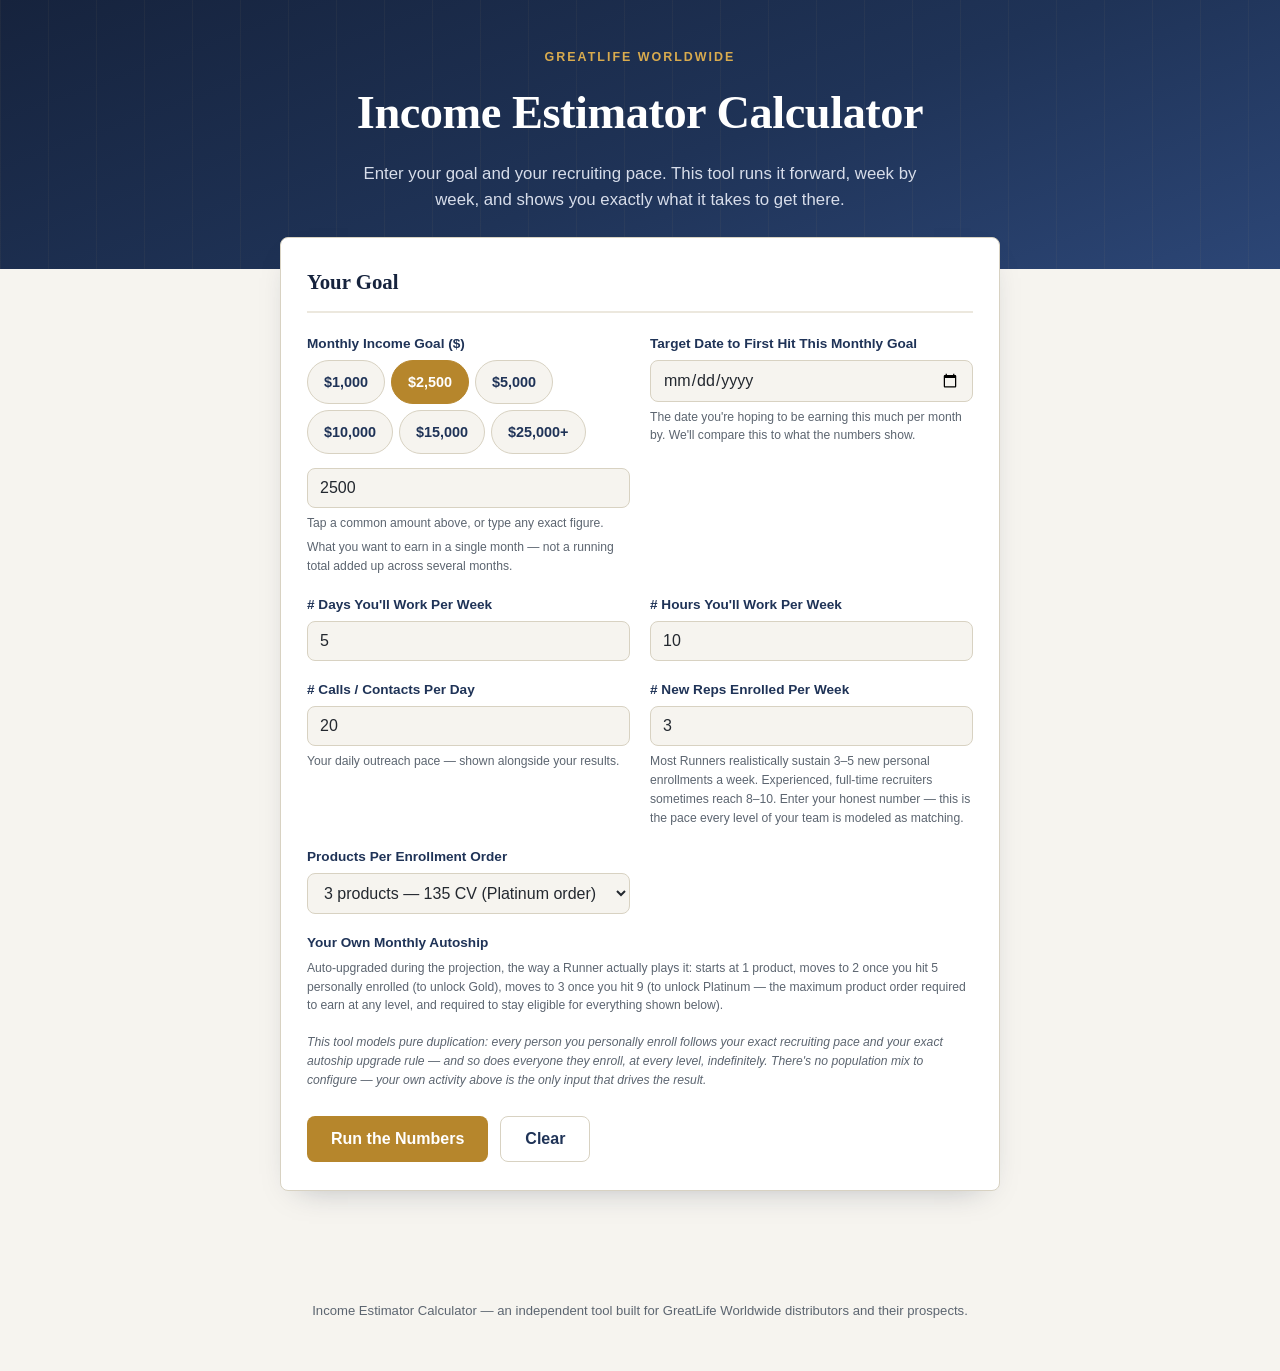
==== commit 1fad19ea: "Phone fixes: bigger goal buttons, fold-away detail, no sideways wiggle - Goal amount buttons are now" ====
--- a/index.html
+++ b/index.html
@@ -110,7 +110,8 @@
   }
   @media (max-width: 560px) { .field-grid { grid-template-columns: 1fr; } }
 
-  .field { display: flex; flex-direction: column; gap: 6px; }
+  .field { display: flex; flex-direction: column; gap: 6px; min-width: 0; }
+  .field input, .field select { width: 100%; max-width: 100%; }
   .field.span-2 { grid-column: 1 / -1; }
 
   .field label {
@@ -159,7 +160,8 @@
     font-family: var(--font-body);
     font-weight: 600;
     font-size: 0.9rem;
-    padding: 7px 14px;
+    padding: 10px 16px;
+    min-height: 44px;
     border-radius: 999px;
     border: 1.5px solid var(--line);
     background: var(--paper);
@@ -256,6 +258,20 @@
   .adjust-box ul { margin: 0; padding-left: 20px; }
   .adjust-box li { margin-bottom: 4px; }
 
+  /* Fold-away detail sections (keeps the results short on phones) */
+  details.more { margin-top: 10px; }
+  details.more > summary {
+    cursor: pointer;
+    font-weight: 600;
+    color: var(--navy-700);
+    padding: 10px 0;
+    min-height: 44px;
+    list-style-position: inside;
+  }
+  .breakdown details.more { margin: 0; padding: 0 16px; border-bottom: 1px solid var(--line); }
+  .breakdown details.more[open] { padding-bottom: 0; }
+  .breakdown details.more > .inner { margin: 0 -16px; border-top: 1px solid var(--line); }
+
   .disclaimer {
     font-size: 0.78rem;
     color: var(--ink-dim);
@@ -302,6 +318,7 @@
     #goalForm { display: none !important; }
   }
 </style>
+</head>
 <body>
 
 <div class="hero">
@@ -387,7 +404,10 @@
     <div class="result-banner">
       <div class="headline" id="resultHeadline"></div>
       <div class="sub" id="resultSub"></div>
-      <div class="sub" id="methodNote" style="display:none; margin-top:6px; font-style:italic;"></div>
+      <details class="more" style="text-align:left;">
+        <summary>How this is calculated</summary>
+        <div class="sub" id="methodNote" style="font-style:italic;"></div>
+      </details>
     </div>
 
     <div class="stat-grid">
@@ -403,8 +423,6 @@
       <div class="breakdown-row"><span id="yourRankLine"></span></div>
       <div class="breakdown-row"><span id="requiredAutoshipLine"></span></div>
     </div>
-
-    <div class="breakdown" id="breakdown"></div>
 
     <div class="breakdown" id="platinumBox" style="display:none; margin-top:-8px;">
       <div class="breakdown-row" style="background:var(--paper-dim); font-weight:700;">
@@ -420,10 +438,20 @@
 
     <div class="breakdown" id="weeklyProgressBox" style="margin-top:-8px;">
       <div class="breakdown-row" style="background:var(--paper-dim); font-weight:700;">
-        <span>Week-by-Week Progress</span><span></span>
+        <span>Week-by-Week Progress — Weekly-Paid Income Only</span><span></span>
       </div>
-      <div id="weeklyProgressContent"></div>
+      <details class="more" id="weeklyDetails">
+        <summary>Show each week</summary>
+        <div class="inner">
+          <div class="breakdown-row" style="font-style:italic; font-size:0.85rem; color:var(--ink-dim);">
+            <span>Fast Start Bonus + Weekly Coded Bonus — the only two streams actually paid weekly. Matrix Pay, Monthly Coded Bonus, and Lifestyle Bonus are monthly streams shown separately below.</span>
+          </div>
+          <div id="weeklyProgressContent"></div>
+        </div>
+      </details>
     </div>
+
+    <div class="breakdown" id="breakdown"></div>
 
     <div class="adjust-box no-print" id="adjustBox" style="display:none;">
       <h3>Not there yet within 6 months — what to adjust</h3>
@@ -477,12 +505,14 @@
 }
 
 // Coded Bonus per-product rate, gated by the RUNNER'S OWN rank (own
-// personal recruit count). $2 Silver / $4 Gold (stacked) / $6 Platinum
-// (stacked). Not yet ranked below 3 personal recruits.
+// personal recruit count). $3 Silver / $6 Gold (stacked) / $9 Platinum
+// (stacked) — rates updated Oct 2026 (previously $2/$4/$6). Applies to BOTH
+// the Weekly and Monthly Coded Bonus streams. Not yet ranked below 3
+// personal recruits.
 function codedBonusRate(personalCount) {
-  if (personalCount >= 9) return 6;
-  if (personalCount >= 5) return 4;
-  if (personalCount >= 3) return 2;
+  if (personalCount >= 9) return 9;
+  if (personalCount >= 5) return 6;
+  if (personalCount >= 3) return 3;
   return 0;
 }
 function codedBonusRankLabel(personalCount) {
@@ -631,43 +661,46 @@
   }
 
   const months = [];
+  const monthSummaries = [];
   let reached = false;
   let reachedMonth = null;
   let reachedWeek = null;
+  let monthAccum = 0; // this month's weekly-stream running total ONLY — zeroed at every month boundary, never carries to the next month
+  let currentMonthWeeks = [];
 
   // Week-by-week checking: evaluate EVERY week (not just 4-week month marks),
-  // using a rolling 4-week trailing window for "this month's" flow-based
-  // figures (new enrollments, new eligible-leg volume). Recurring/snapshot
-  // figures (Coded reorder volume, Matrix, Lifestyle GPV) are true point-in-
-  // time snapshots regardless of which week they're sampled at. This finds
-  // the EARLIEST week the goal is crossed, rather than only finding out
-  // after a full month has already passed and the number has grown further.
+  // so the earliest crossing point is found rather than only discovering it
+  // after a full month has already passed. Fast Start and Weekly Coded Bonus
+  // (Sections 1 & 2 — paid weekly) are computed as TRUE single-week amounts:
+  // only what happened in week T itself, not a trailing multi-week window.
+  // Matrix Pay, Monthly Coded Bonus, and Lifestyle Bonus (Sections 3-5 —
+  // paid monthly) remain true point-in-time snapshots AS OF week T, since
+  // they're recurring current-state figures, not accumulated flows.
   for (let T = 1; T <= maxT; T++) {
-    const Tprev = Math.max(0, T - weeksPerMonth);
-
     const personalEnrolled = Q[T];
     const runnerAutoship = runnerAutoshipAt(personalEnrolled);
     const rankLabel = codedBonusRankLabel(personalEnrolled);
     const rate = codedBonusRate(personalEnrolled);
 
-    // Fast Start Bonus: paid to the Runner on every product in THEIR OWN
-    // direct enrollment orders within the trailing 4-week window.
-    const newDirectThisWindow = Q[T] - Q[Tprev];
-    const monthFastStart = 20 * productsOnSignup * newDirectThisWindow;
-
-    // Weekly Coded Bonus: paid on NEW enrollment-order volume appearing
-    // within eligible (3rd+) legs during the trailing 4-week window.
-    const newEligibleHeadThisWindow = CodedEligibleHeadcount[T] - CodedEligibleHeadcount[Tprev];
-    const monthWeeklyCoded = rate * productsOnSignup * newEligibleHeadThisWindow;
-
-    // Monthly Coded Bonus: current recurring autoship volume snapshot,
-    // flowing through eligible legs, AS OF this week.
-    const monthMonthlyCoded = rate * CodedEligibleVolume[T];
-
-    const monthCoded = monthWeeklyCoded + monthMonthlyCoded;
-
-    // Matrix Pay: Runner's own rate applied to current org-wide recurring
-    // volume snapshot, capped at the real matrix position ceiling.
+    // Weekly Fast Start Bonus (Section 1): paid on THIS WEEK'S OWN new
+    // direct enrollment orders only.
+    const newDirectThisWeek = Q[T] - Q[T - 1];
+    const weeklyFastStart = 20 * productsOnSignup * newDirectThisWeek;
+
+    // Weekly Coded Bonus (Section 2): paid on THIS WEEK'S OWN new
+    // enrollment-order volume appearing within eligible (3rd+) legs.
+    const newEligibleHeadThisWeek = CodedEligibleHeadcount[T] - CodedEligibleHeadcount[T - 1];
+    const weeklyCodedBonus = rate * productsOnSignup * newEligibleHeadThisWeek;
+
+    const weeklyIncome = weeklyFastStart + weeklyCodedBonus;
+    monthAccum += weeklyIncome;
+
+    // Monthly Coded Bonus (Section 4): current recurring reorder volume
+    // snapshot, flowing through eligible legs, AS OF this week.
+    const monthlyCodedBonus = rate * CodedEligibleVolume[T];
+
+    // Matrix Pay (Section 3): Runner's own rate applied to current org-wide
+    // recurring volume snapshot, capped at the real matrix position ceiling.
     const access = matrixLevelAccess(runnerAutoship, personalEnrolled);
     const matrixRate = matrixRateForLevel(runnerAutoship);
     const orgHeadcount = G[T] - 1;
@@ -676,12 +709,16 @@
       : SV[T];
     const matrixPay = matrixRate * cappedVolume;
 
-    // Lifestyle Bonus: current GPV snapshot, AS OF this week.
+    // Lifestyle Bonus (Section 5): current GPV snapshot, AS OF this week.
     const teamVolumeCV = SV[T] * CV_PER_PRODUCT;
     const lifestyleQualified = runnerAutoship >= 3 && personalEnrolled >= 9;
     const lifestyleBonus = lifestyleQualified ? lifestyleBonusForGPV(teamVolumeCV) : 0;
 
-    const monthlyEarned = monthFastStart + monthCoded + matrixPay + lifestyleBonus;
+    // Estimated Monthly Income AS OF this week = this month's weekly-stream
+    // total SO FAR + the monthly-only streams' current run-rate snapshot.
+    // This is what's checked against the goal every week, and becomes the
+    // final month's ACTUAL total once a natural month-end is reached.
+    const monthlyEarned = monthAccum + matrixPay + monthlyCodedBonus + lifestyleBonus;
     const monthlyGoal = goalDollars;
     const weekReached = monthlyEarned >= monthlyGoal;
 
@@ -695,8 +732,9 @@
     // legitimately unlimited-depth by design.
     const teamMembers = orgHeadcount;
     const monthNum = Math.ceil(T / weeksPerMonth);
-
-    months.push({
+    const isNaturalMonthEnd = (T % weeksPerMonth === 0);
+
+    const weekEntry = {
       weekNum: T,
       monthNum,
       personalEnrolled,
@@ -704,16 +742,57 @@
       rank: rankLabel,
       teamMembers,
       teamVolume: teamVolumeCV,
-      monthFastStart,
-      monthCoded,
+      weeklyFastStart,
+      weeklyCodedBonus,
+      weeklyIncome,
+      weeklyAccumSoFar: monthAccum, // running total of WEEKLY-PAID streams only, within this month
       matrixPay,
+      monthlyCodedBonus,
       lifestyleBonus,
       monthlyEarned,
       monthlyGoal,
       reached: weekReached,
       platinumQualifiedPersonals,
       matrixLevels: access.levels,
-    });
+    };
+    months.push(weekEntry);
+    currentMonthWeeks.push(weekEntry);
+
+    const stopping = weekReached || T === maxT;
+
+    if (stopping) {
+      // Close out this month's summary NOW, whether it ended naturally
+      // (4 full weeks) or was cut short by hitting the goal / the hard cap
+      // mid-month — in which case it's labeled an ESTIMATE, since the
+      // remaining weeks of that month never actually ran.
+      monthSummaries.push({
+        monthNum,
+        weeks: currentMonthWeeks,
+        matrixPay,
+        monthlyCodedBonus,
+        lifestyleBonus,
+        weeklyStreamTotal: monthAccum,
+        monthTotal: monthlyEarned,
+        isEstimate: !isNaturalMonthEnd,
+        goalReachedHere: weekReached,
+      });
+    } else if (isNaturalMonthEnd) {
+      // Full 4 weeks completed with goal not yet hit — close out this month
+      // as an ACTUAL (non-estimated) total and start the next month at zero.
+      monthSummaries.push({
+        monthNum,
+        weeks: currentMonthWeeks,
+        matrixPay,
+        monthlyCodedBonus,
+        lifestyleBonus,
+        weeklyStreamTotal: monthAccum,
+        monthTotal: monthlyEarned,
+        isEstimate: false,
+        goalReachedHere: false,
+      });
+      monthAccum = 0;
+      currentMonthWeeks = [];
+    }
 
     if (weekReached && !reached) {
       reached = true;
@@ -728,7 +807,9 @@
     reachedMonth,
     reachedWeek,
     months,
+    monthSummaries,
     finalMonth: months[months.length - 1] || null,
+    finalMonthSummary: monthSummaries[monthSummaries.length - 1] || null,
   };
 }
 
@@ -798,6 +879,16 @@
   document.getElementById('goalDollars').focus();
 });
 
+// Printed copies always include every folded-away section.
+let detailsOpenBeforePrint = [];
+window.addEventListener('beforeprint', () => {
+  detailsOpenBeforePrint = [...document.querySelectorAll('details.more')].map((d) => d.open);
+  document.querySelectorAll('details.more').forEach((d) => { d.open = true; });
+});
+window.addEventListener('afterprint', () => {
+  document.querySelectorAll('details.more').forEach((d, i) => { d.open = !!detailsOpenBeforePrint[i]; });
+});
+
 document.getElementById('printBtn').addEventListener('click', () => {
   if (resultsEl.style.display === 'none' || !document.getElementById('resultHeadline').textContent) {
     alert('Run the numbers first, then print — there are no results yet to print.');
@@ -834,11 +925,13 @@
     adjustBox.style.display = 'none';
 
     const finalWeek = result.finalMonth;
+    const finalSummary = result.finalMonthSummary;
     const hitDate = result.reached ? weekDate(result.reachedWeek) : null;
 
     if (result.reached) {
       headlineEl.textContent = `Monthly goal reached — Week ${result.reachedWeek} (Month ${result.reachedMonth})`;
-      let sub = `By ${hitDate.toLocaleDateString(undefined, { year: 'numeric', month: 'long', day: 'numeric' })}, your earning rate at that point reached ${fmtMoney(finalWeek.monthlyEarned)}/month against a ${fmtMoney(goalDollars)}/month goal.`;
+      const totalPhrase = finalSummary.isEstimate ? 'your estimated monthly income at that point reached' : 'your Month End income reached';
+      let sub = `By ${hitDate.toLocaleDateString(undefined, { year: 'numeric', month: 'long', day: 'numeric' })}, ${totalPhrase} ${fmtMoney(finalSummary.monthTotal)}/month against a ${fmtMoney(goalDollars)}/month goal.`;
       if (goalDateVal) {
         const targetDate = new Date(goalDateVal + 'T00:00:00');
         const diffDays = Math.round((targetDate - hitDate) / 86400000);
@@ -852,7 +945,7 @@
       subEl.textContent = sub;
     } else {
       headlineEl.textContent = `Monthly goal not reached within 6 months`;
-      subEl.textContent = `At this pace, the 6-month mark closed at ${fmtMoney(finalWeek.monthlyEarned)}/month against a ${fmtMoney(goalDollars)}/month goal. See adjustments below.`;
+      subEl.textContent = `At this pace, the 6-month mark closed at ${fmtMoney(finalSummary.monthTotal)}/month against a ${fmtMoney(goalDollars)}/month goal. See adjustments below.`;
       adjustBox.style.display = 'block';
       adjustList.innerHTML = `
         <li>Increase # new reps enrolled per week</li>
@@ -869,7 +962,7 @@
 
     const methodNote = document.getElementById('methodNote');
     methodNote.style.display = 'block';
-    methodNote.textContent = `Modeled as pure duplication: every person you personally enroll follows your own exact recruiting pace and autoship upgrade rule, and so does everyone they enroll, at every level. Checked week by week, using each week's current earning rate.`;
+    methodNote.textContent = `Modeled as pure duplication: every person you personally enroll follows your own exact recruiting pace and autoship upgrade rule, and so does everyone they enroll, at every level. The Week-by-Week Progress table shows only Fast Start and Weekly Coded Bonus — the two streams actually paid weekly. Matrix Pay, Monthly Coded Bonus, and Lifestyle Bonus are monthly-only streams and appear separately in the Monthly Income Breakdown below, not blended into the weekly rows. Nothing carries over between months — each stream starts fresh at zero at the start of every month.`;
 
     const yourRankLine = document.getElementById('yourRankLine');
     if (finalWeek.rank) {
@@ -883,13 +976,21 @@
     requiredAutoshipLine.innerHTML = `<strong>Your Required Autoship at Goal:</strong> ${finalWeek.runnerAutoship} ${autoshipWord}/month — to qualify for this income, you must remain on this autoship level every month. Missing a month's autoship order means missing that month's commissions.`;
 
     const bd = document.getElementById('breakdown');
-    bd.innerHTML = `
-      <div class="breakdown-row"><span>Fast Start Bonus — this month</span><span class="amt">${fmtMoney(finalWeek.monthFastStart)}</span></div>
-      <div class="breakdown-row"><span>Coded Bonus (Weekly + Monthly) — this month</span><span class="amt">${fmtMoney(finalWeek.monthCoded)}</span></div>
-      <div class="breakdown-row"><span>Matrix Pay — this month</span><span class="amt">${fmtMoney(finalWeek.matrixPay)}</span></div>
-      <div class="breakdown-row"><span>Lifestyle Bonus — this month</span><span class="amt">${fmtMoney(finalWeek.lifestyleBonus)}</span></div>
-      <div class="breakdown-row"><span>Total Earned This Month</span><span class="amt">${fmtMoney(finalWeek.monthlyEarned)}</span></div>
-    `;
+    bd.innerHTML = result.monthSummaries.map((ms) => {
+      const monthFastStartTotal = ms.weeks.reduce((s, w) => s + w.weeklyFastStart, 0);
+      const monthWeeklyCodedTotal = ms.weeks.reduce((s, w) => s + w.weeklyCodedBonus, 0);
+      const totalLabel = ms.isEstimate ? `Estimated Monthly Income — Month ${ms.monthNum}` : `Total Earned — Month ${ms.monthNum}`;
+      const goalTag = ms.goalReachedHere ? ' — GOAL REACHED' : '';
+      return `
+        <div class="breakdown-row" style="background:var(--paper-dim); font-weight:700;"><span>Month ${ms.monthNum} Earnings Breakdown</span><span></span></div>
+        <div class="breakdown-row"><span>Fast Start Bonus — Month ${ms.monthNum}</span><span class="amt">${fmtMoney(monthFastStartTotal)}</span></div>
+        <div class="breakdown-row"><span>Weekly Coded Bonus — Month ${ms.monthNum}</span><span class="amt">${fmtMoney(monthWeeklyCodedTotal)}</span></div>
+        <div class="breakdown-row"><span>Monthly Coded Bonus — Month ${ms.monthNum}</span><span class="amt">${fmtMoney(ms.monthlyCodedBonus)}</span></div>
+        <div class="breakdown-row"><span>Matrix Pay — Month ${ms.monthNum}</span><span class="amt">${fmtMoney(ms.matrixPay)}</span></div>
+        <div class="breakdown-row"><span>Lifestyle Bonus — Month ${ms.monthNum}</span><span class="amt">${fmtMoney(ms.lifestyleBonus)}</span></div>
+        <div class="breakdown-row" style="font-weight:700; border-top:2px solid var(--ink);"><span>${totalLabel}${goalTag}</span><span class="amt">${fmtMoney(ms.monthTotal)}</span></div>
+      `;
+    }).join('');
 
     const platinumBox = document.getElementById('platinumBox');
     const pCount = finalWeek.platinumQualifiedPersonals;
@@ -930,21 +1031,35 @@
       }
     }
 
-    // Week-by-week progress table — shown for every simulated week, goal
-    // hit or not, so the trajectory (including the earliest crossing point) is visible.
+    // Week-by-Week Progress — flat list spanning every week from Week 1
+    // through the goal-reached week (or the 6-month close), matching the
+    // Guide's format: one row per week, with a Month divider header AND an
+    // explicit Month Total summary row at the close of EVERY month (not
+    // just the final one), so each month's own total is always visible.
     const progressContent = document.getElementById('weeklyProgressContent');
-    progressContent.innerHTML = result.months.map((wk) => {
-      const d = weekDate(wk.weekNum);
-      const dateStr = d.toLocaleDateString(undefined, { year: 'numeric', month: 'short', day: 'numeric' });
-      const rankStr = wk.rank || 'Not yet ranked';
-      const rowClass = wk.reached ? 'reached' : 'not-reached';
-      const statusStr = wk.reached ? 'Goal Reached' : 'Not Yet';
+    progressContent.innerHTML = result.monthSummaries.map((ms) => {
+      const weekRows = ms.weeks.map((wk) => {
+        const d = weekDate(wk.weekNum);
+        const dateStr = d.toLocaleDateString(undefined, { year: 'numeric', month: 'short', day: 'numeric' });
+        const rankStr = wk.rank || '—';
+        return `
+          <div class="month-row">
+            <span class="m-label">Wk ${wk.weekNum}</span>
+            <span class="m-detail">${dateStr} — ${rankStr}, ${fmtNum(wk.personalEnrolled)} personal enrolled, team ${fmtNum(wk.teamMembers)} &middot; Fast Start ${fmtMoney(wk.weeklyFastStart)} + Weekly Coded ${fmtMoney(wk.weeklyCodedBonus)}</span>
+            <span class="m-amt">${fmtMoney(wk.weeklyIncome)}</span>
+          </div>
+        `;
+      }).join('');
+
+      const subtotalLabel = `Month ${ms.monthNum} Weekly-Stream Subtotal (Fast Start + Weekly Coded Bonus)`;
+
       return `
-        <div class="month-row ${rowClass}">
-          <span class="m-label">Week ${wk.weekNum}</span>
-          <span class="m-detail">${dateStr} — ${rankStr}, ${fmtNum(wk.personalEnrolled)} personal enrolled, team ${fmtNum(wk.teamMembers)}</span>
-          <span class="m-amt">${fmtMoney(wk.monthlyEarned)} / ${fmtMoney(wk.monthlyGoal)}</span>
-          <span class="m-status">${statusStr}</span>
+        <div class="breakdown-row" style="background:var(--paper-dim); font-weight:700;">
+          <span>Month ${ms.monthNum}</span><span></span>
+        </div>
+        ${weekRows}
+        <div class="breakdown-row" style="font-weight:700; border-top:1px solid var(--ink);">
+          <span>${subtotalLabel}</span><span class="amt">${fmtMoney(ms.weeklyStreamTotal)}</span>
         </div>
       `;
     }).join('');
